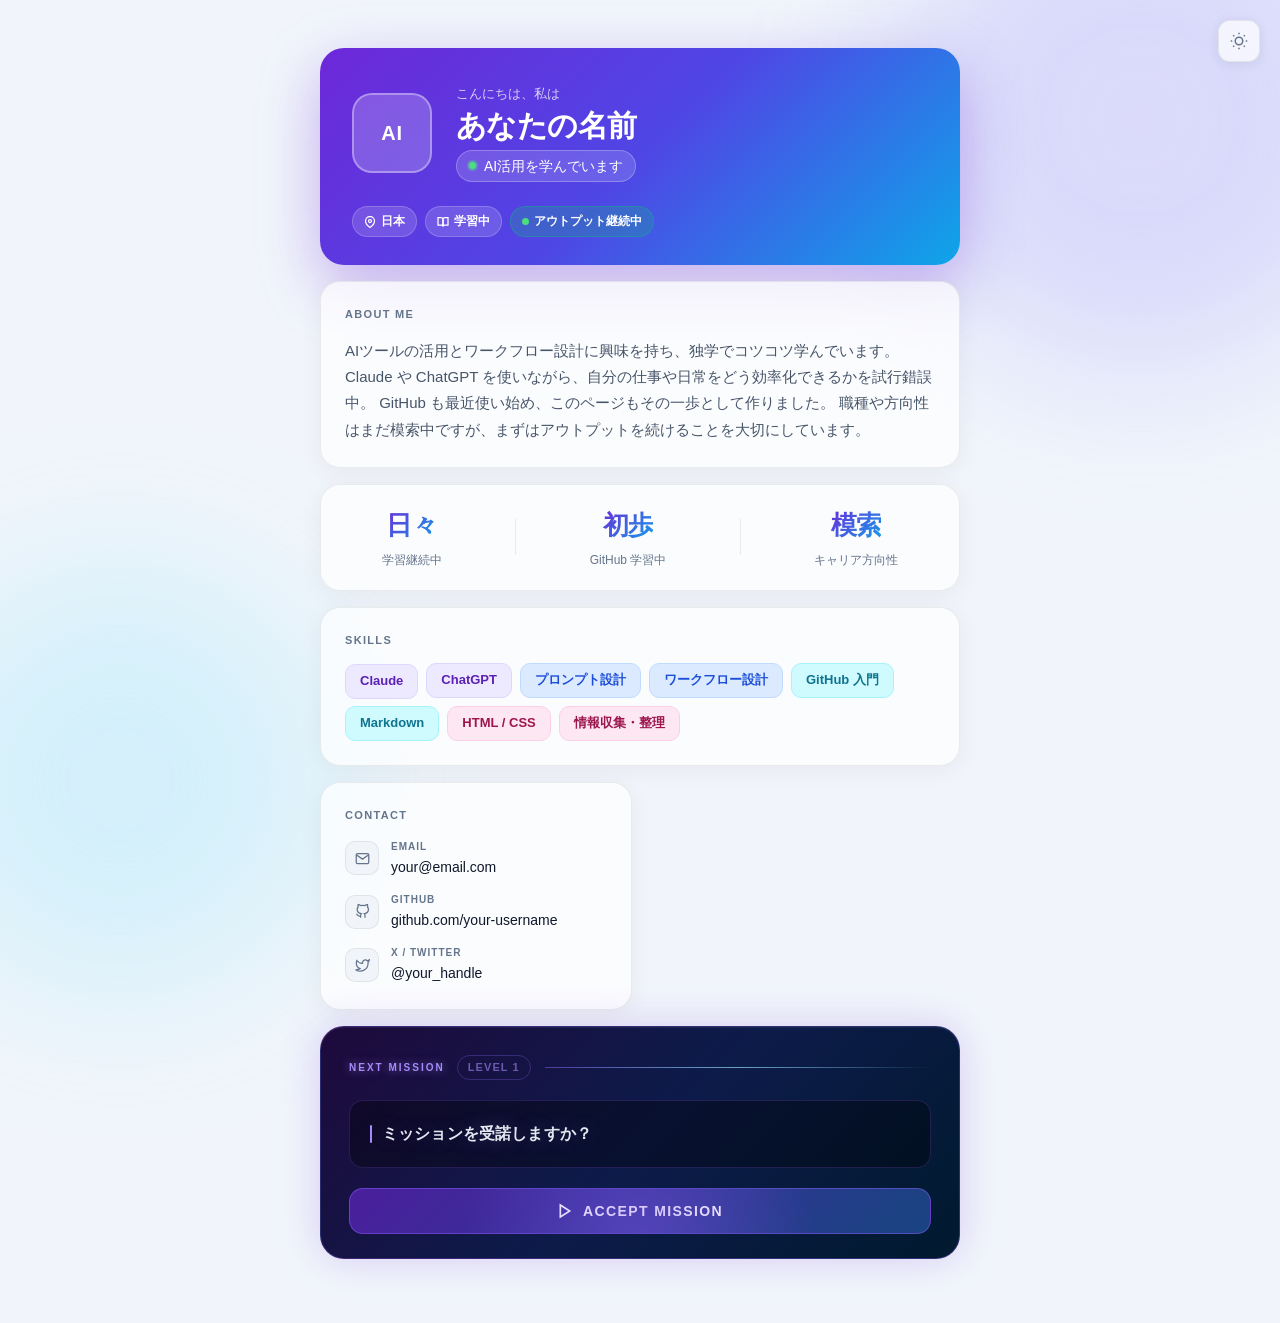
==== index.html @ 7450110d "Enhance NEXT MISSION with rare missions" ====
<!DOCTYPE html>
<html lang="ja">
<head>
  <meta charset="UTF-8">
  <meta name="viewport" content="width=device-width, initial-scale=1.0">
  <title>自己紹介 — AI学習中</title>
  <link rel="stylesheet" href="style.css">
</head>
<body>
  <div class="bg-blur bg-blur--1"></div>
  <div class="bg-blur bg-blur--2"></div>

  <button class="theme-toggle" id="themeToggle" aria-label="ダークモード切替">
    <svg class="icon-sun" width="18" height="18" viewBox="0 0 24 24" fill="none" stroke="currentColor" stroke-width="2"><circle cx="12" cy="12" r="5"/><line x1="12" y1="1" x2="12" y2="3"/><line x1="12" y1="21" x2="12" y2="23"/><line x1="4.22" y1="4.22" x2="5.64" y2="5.64"/><line x1="18.36" y1="18.36" x2="19.78" y2="19.78"/><line x1="1" y1="12" x2="3" y2="12"/><line x1="21" y1="12" x2="23" y2="12"/><line x1="4.22" y1="19.78" x2="5.64" y2="18.36"/><line x1="18.36" y1="5.64" x2="19.78" y2="4.22"/></svg>
    <svg class="icon-moon" width="18" height="18" viewBox="0 0 24 24" fill="none" stroke="currentColor" stroke-width="2"><path d="M21 12.79A9 9 0 1111.21 3 7 7 0 0021 12.79z"/></svg>
  </button>

  <main class="container">

    <!-- Hero -->
    <header class="hero reveal" style="--delay: 0ms">
      <div class="hero__inner">
        <div class="avatar">
          <span>AI</span>
        </div>
        <div class="hero__text">
          <p class="hero__greeting">こんにちは、私は</p>
          <h1 class="hero__name">あなたの名前</h1>
          <p class="hero__role">
            <span class="role-dot"></span>
            AI活用を学んでいます
          </p>
        </div>
      </div>
      <div class="hero__badges">
        <span class="badge">
          <svg width="12" height="12" viewBox="0 0 24 24" fill="none" stroke="currentColor" stroke-width="2.5"><path d="M21 10c0 7-9 13-9 13s-9-6-9-13a9 9 0 0118 0z"/><circle cx="12" cy="10" r="3"/></svg>
          日本
        </span>
        <span class="badge">
          <svg width="12" height="12" viewBox="0 0 24 24" fill="none" stroke="currentColor" stroke-width="2.5"><path d="M2 3h6a4 4 0 0 1 4 4v14a3 3 0 0 0-3-3H2z"/><path d="M22 3h-6a4 4 0 0 0-4 4v14a3 3 0 0 1 3-3h7z"/></svg>
          学習中
        </span>
        <span class="badge badge--green">
          <span class="pulse"></span>
          アウトプット継続中
        </span>
      </div>
    </header>

    <!-- Grid -->
    <div class="grid">

      <!-- About -->
      <section class="card card--about reveal" style="--delay: 100ms">
        <div class="card__label">About Me</div>
        <p>
          AIツールの活用とワークフロー設計に興味を持ち、独学でコツコツ学んでいます。
          Claude や ChatGPT を使いながら、自分の仕事や日常をどう効率化できるかを試行錯誤中。
          GitHub も最近使い始め、このページもその一歩として作りました。
          職種や方向性はまだ模索中ですが、まずはアウトプットを続けることを大切にしています。
        </p>
      </section>

      <!-- Stats -->
      <section class="card card--stats reveal" style="--delay: 200ms">
        <div class="stat">
          <span class="stat__num">日々</span>
          <span class="stat__label">学習継続中</span>
        </div>
        <div class="stat-divider"></div>
        <div class="stat">
          <span class="stat__num">初歩</span>
          <span class="stat__label">GitHub 学習中</span>
        </div>
        <div class="stat-divider"></div>
        <div class="stat">
          <span class="stat__num">模索</span>
          <span class="stat__label">キャリア方向性</span>
        </div>
      </section>

      <!-- Skills -->
      <section class="card card--skills reveal" style="--delay: 300ms">
        <div class="card__label">Skills</div>
        <div class="skills">
          <span class="skill skill--purple">Claude</span>
          <span class="skill skill--purple">ChatGPT</span>
          <span class="skill skill--blue">プロンプト設計</span>
          <span class="skill skill--blue">ワークフロー設計</span>
          <span class="skill skill--cyan">GitHub 入門</span>
          <span class="skill skill--cyan">Markdown</span>
          <span class="skill skill--pink">HTML / CSS</span>
          <span class="skill skill--pink">情報収集・整理</span>
        </div>
      </section>

      <!-- Contact -->
      <section class="card card--contact reveal" style="--delay: 400ms">
        <div class="card__label">Contact</div>
        <ul class="contact-list">
          <li class="contact-item">
            <span class="contact-icon">
              <svg width="15" height="15" viewBox="0 0 24 24" fill="none" stroke="currentColor" stroke-width="2"><path d="M4 4h16c1.1 0 2 .9 2 2v12c0 1.1-.9 2-2 2H4c-1.1 0-2-.9-2-2V6c0-1.1.9-2 2-2z"/><polyline points="22,6 12,13 2,6"/></svg>
            </span>
            <div>
              <span class="contact-label">Email</span>
              <span class="contact-value">your@email.com</span>
            </div>
          </li>
          <li class="contact-item">
            <span class="contact-icon">
              <svg width="15" height="15" viewBox="0 0 24 24" fill="none" stroke="currentColor" stroke-width="2"><path d="M9 19c-5 1.5-5-2.5-7-3m14 6v-3.87a3.37 3.37 0 00-.94-2.61c3.14-.35 6.44-1.54 6.44-7A5.44 5.44 0 0020 4.77 5.07 5.07 0 0019.91 1S18.73.65 16 2.48a13.38 13.38 0 00-7 0C6.27.65 5.09 1 5.09 1A5.07 5.07 0 005 4.77a5.44 5.44 0 00-1.5 3.78c0 5.42 3.3 6.61 6.44 7A3.37 3.37 0 009 18.13V22"/></svg>
            </span>
            <div>
              <span class="contact-label">GitHub</span>
              <span class="contact-value">github.com/your-username</span>
            </div>
          </li>
          <li class="contact-item">
            <span class="contact-icon">
              <svg width="15" height="15" viewBox="0 0 24 24" fill="none" stroke="currentColor" stroke-width="2"><path d="M23 3a10.9 10.9 0 01-3.14 1.53 4.48 4.48 0 00-7.86 3v1A10.66 10.66 0 013 4s-4 9 5 13a11.64 11.64 0 01-7 2c9 5 20 0 20-11.5a4.5 4.5 0 00-.08-.83A7.72 7.72 0 0023 3z"/></svg>
            </span>
            <div>
              <span class="contact-label">X / Twitter</span>
              <span class="contact-value">@your_handle</span>
            </div>
          </li>
        </ul>
      </section>

    </div>

    <!-- NEXT MISSION -->
    <section class="mission-section reveal" style="--delay: 500ms">
      <div class="mission-flash-overlay" id="missionFlashOverlay"></div>
      <div class="mission-header">
        <div class="mission-header__left">
          <span class="mission-label" id="missionLabel">NEXT MISSION</span>
          <span class="mission-level" id="missionLevel">LEVEL <span id="levelNum">1</span></span>
        </div>
        <div class="mission-scanline"></div>
      </div>
      <div class="mission-display" id="missionDisplay">
        <div class="mission-cursor"></div>
        <p class="mission-text" id="missionText">ミッションを受諾しますか？</p>
      </div>
      <button class="mission-btn" id="missionBtn">
        <span class="mission-btn__glow"></span>
        <svg width="16" height="16" viewBox="0 0 24 24" fill="none" stroke="currentColor" stroke-width="2.5"><polygon points="5 3 19 12 5 21 5 3"/></svg>
        <span>ACCEPT MISSION</span>
      </button>
      <div class="levelup-toast" id="levelupToast">▲ LEVEL UP!</div>
    </section>

  </main>
  <script>
    // ── Theme ──
    const btn = document.getElementById('themeToggle');
    const root = document.documentElement;

    if (localStorage.theme === 'dark' || (!localStorage.theme && window.matchMedia('(prefers-color-scheme: dark)').matches)) {
      root.setAttribute('data-theme', 'dark');
    }

    btn.addEventListener('click', () => {
      const isDark = root.getAttribute('data-theme') === 'dark';
      root.setAttribute('data-theme', isDark ? 'light' : 'dark');
      localStorage.theme = isDark ? 'light' : 'dark';
    });

    // ── Scroll-reveal (Intersection Observer) ──
    const observer = new IntersectionObserver((entries) => {
      entries.forEach(entry => {
        if (entry.isIntersecting) {
          entry.target.classList.add('is-visible');
          observer.unobserve(entry.target);
        }
      });
    }, { threshold: 0.15 });

    document.querySelectorAll('.reveal').forEach(el => observer.observe(el));

    // ── NEXT MISSION ──
    const missions = [
      // AI 学習
      'Claude に今日の学びを要約させてみる',
      'プロンプトを1つ改善して結果を比べてみる',
      'ChatGPT と Claude に同じ質問をして違いをメモする',
      'AIに「自分のワークフロー」を分析させてみる',
      '気になるAIツールを5分だけ触ってみる',
      // GitHub
      'GitHubで気になるリポジトリを1つスターする',
      'git add → commit → push を実際にやってみる',
      'Issuesを1件読んで内容を理解する',
      'ローカルで新しいブランチを切って何か試す',
      'gitignore に何が書かれているか確認する',
      // 小さなアウトプット
      'README.md に一行、今日の発見を書く',
      '学んだことを140字でXに投稿する',
      'Markdown で今日の学習ログを書く',
      '気になる技術記事を1本読んでメモする',
      '自分のコードにコメントを1行追加する',
    ];

    const rareMissions = [
      '今日学んだことをブログ記事にしてみる（下書きでOK）',
      'OSSリポジトリに初めてのIssueかコメントを残してみる',
      '自分の GitHub プロフィール README をアップデートする',
      'AIで小さなWebツールを1つ作りGitHubに上げてみる',
      '学んだことをSNSにスレッドで投稿してみる',
    ];

    const gradients = [
      'linear-gradient(135deg, #1e0a3c 0%, #0d1b4a 50%, #001a2e 100%)',
      'linear-gradient(135deg, #0a0a2e 0%, #1a0a3c 50%, #0d2b1a 100%)',
      'linear-gradient(135deg, #1a0a2e 0%, #0a2040 50%, #001530 100%)',
      'linear-gradient(135deg, #0d0d2e 0%, #1a1040 50%, #0a1a30 100%)',
      'linear-gradient(135deg, #0a1a3c 0%, #1a0a28 50%, #001a20 100%)',
    ];

    const rareGradients = [
      'linear-gradient(135deg, #1c0800 0%, #2d1500 50%, #1a0d00 100%)',
      'linear-gradient(135deg, #2a1200 0%, #1e0c00 50%, #120800 100%)',
    ];

    let level = 1;
    let lastMissionIdx = -1;
    let lastGradientIdx = -1;

    const missionText    = document.getElementById('missionText');
    const levelNum       = document.getElementById('levelNum');
    const missionBtn     = document.getElementById('missionBtn');
    const missionDisplay = document.getElementById('missionDisplay');
    const missionSection = document.querySelector('.mission-section');
    const missionLabel   = document.getElementById('missionLabel');
    const levelupToast   = document.getElementById('levelupToast');
    const flashOverlay   = document.getElementById('missionFlashOverlay');

    function pickRandom(arr, last) {
      let idx;
      do { idx = Math.floor(Math.random() * arr.length); } while (arr.length > 1 && idx === last);
      return idx;
    }

    missionBtn.addEventListener('click', () => {
      const isRare = Math.random() < 0.15;
      const pool   = isRare ? rareMissions : missions;

      const mIdx = pickRandom(pool, isRare ? -1 : lastMissionIdx);
      if (!isRare) lastMissionIdx = mIdx;

      const bgArr = isRare ? rareGradients : gradients;
      const gIdx  = pickRandom(bgArr, isRare ? -1 : lastGradientIdx);
      if (!isRare) lastGradientIdx = gIdx;

      // Rare / Normal 切り替え
      if (isRare) {
        missionSection.classList.add('mission-section--rare');
        missionLabel.textContent = '⭐ RARE MISSION';
        missionLabel.classList.add('mission-label--rare');
      } else {
        missionSection.classList.remove('mission-section--rare');
        missionLabel.textContent = 'NEXT MISSION';
        missionLabel.classList.remove('mission-label--rare');
      }

      // テキストアニメーション
      missionDisplay.classList.add('mission-display--flash');
      setTimeout(() => {
        missionText.textContent = pool[mIdx];
        missionDisplay.classList.remove('mission-display--flash');
        missionDisplay.classList.add('mission-display--in');
        setTimeout(() => missionDisplay.classList.remove('mission-display--in'), 400);
      }, 200);

      // 背景グラデーション
      missionSection.style.setProperty('--mission-bg', bgArr[gIdx]);

      // LEVEL UP — 数字アニメーション
      level++;
      levelNum.textContent = level;
      const levelEl = levelNum.parentElement;
      levelEl.classList.remove('mission-level--up');
      void levelEl.offsetWidth;
      levelEl.classList.add('mission-level--up');
      setTimeout(() => levelEl.classList.remove('mission-level--up'), 700);

      // LEVEL UP — トースト
      levelupToast.classList.remove('levelup-toast--show');
      void levelupToast.offsetWidth;
      levelupToast.classList.add('levelup-toast--show');
      setTimeout(() => levelupToast.classList.remove('levelup-toast--show'), 1000);

      // LEVEL UP — フラッシュオーバーレイ
      flashOverlay.classList.remove('mission-flash-overlay--show');
      void flashOverlay.offsetWidth;
      flashOverlay.classList.add('mission-flash-overlay--show');
      setTimeout(() => flashOverlay.classList.remove('mission-flash-overlay--show'), 600);
    });
  </script>
</body>
</html>
---- style.css ----
/* ── Keyframes ── */

@keyframes fadeUp {
  from { opacity: 0; transform: translateY(28px); }
  to   { opacity: 1; transform: translateY(0); }
}

@keyframes float {
  0%, 100% { transform: translateY(0); }
  50%       { transform: translateY(-8px); }
}

@keyframes blobDrift1 {
  0%, 100% { transform: translate(0, 0) scale(1); }
  33%       { transform: translate(40px, 20px) scale(1.05); }
  66%       { transform: translate(-20px, 30px) scale(0.97); }
}

@keyframes blobDrift2 {
  0%, 100% { transform: translate(0, 0) scale(1); }
  33%       { transform: translate(-30px, -20px) scale(1.04); }
  66%       { transform: translate(20px, -30px) scale(0.96); }
}

@keyframes skillPop {
  0%   { transform: scale(1); }
  40%  { transform: scale(1.12); }
  100% { transform: scale(1.06); }
}

@keyframes iconSpin {
  from { transform: rotate(0deg); }
  to   { transform: rotate(360deg); }
}

/* ── Reset & Base ── */

*, *::before, *::after {
  margin: 0;
  padding: 0;
  box-sizing: border-box;
}

:root {
  --purple: #8b5cf6;
  --blue:   #3b82f6;
  --cyan:   #06b6d4;
  --pink:   #ec4899;
  --green:  #10b981;
  --text:        #0f172a;
  --muted:       #64748b;
  --border:      rgba(0, 0, 0, 0.07);
  --card-bg:     rgba(255, 255, 255, 0.7);
  --body-bg:     #f1f5fb;
  --card-p-text: #475569;
  --icon-bg:     #f1f5f9;
}

[data-theme="dark"] {
  --text:        #e2e8f0;
  --muted:       #94a3b8;
  --border:      rgba(255, 255, 255, 0.08);
  --card-bg:     rgba(30, 27, 50, 0.75);
  --body-bg:     #0d0b1a;
  --card-p-text: #94a3b8;
  --icon-bg:     rgba(255, 255, 255, 0.07);
}

body {
  font-family: 'Helvetica Neue', Arial, 'Hiragino Kaku Gothic ProN', Meiryo, sans-serif;
  background: var(--body-bg);
  color: var(--text);
  line-height: 1.6;
  min-height: 100vh;
  overflow-x: hidden;
  transition: background 0.3s ease, color 0.3s ease;
}

/* ── Background blobs ── */

.bg-blur {
  position: fixed;
  border-radius: 50%;
  filter: blur(80px);
  opacity: 0.35;
  pointer-events: none;
  z-index: 0;
}

.bg-blur--1 {
  width: 480px;
  height: 480px;
  background: radial-gradient(circle, #c4b5fd, #818cf8);
  top: -120px;
  right: -100px;
  animation: blobDrift1 18s ease-in-out infinite;
}

.bg-blur--2 {
  width: 400px;
  height: 400px;
  background: radial-gradient(circle, #bae6fd, #67e8f9);
  bottom: -80px;
  left: -80px;
  animation: blobDrift2 22s ease-in-out infinite;
}

[data-theme="dark"] .bg-blur--1 {
  background: radial-gradient(circle, #4c1d95, #312e81);
  opacity: 0.5;
}

[data-theme="dark"] .bg-blur--2 {
  background: radial-gradient(circle, #164e63, #0c4a6e);
  opacity: 0.5;
}

/* ── Scroll reveal ── */

.reveal {
  opacity: 0;
  transform: translateY(28px);
  transition: opacity 0.55s cubic-bezier(0.22, 1, 0.36, 1),
              transform 0.55s cubic-bezier(0.22, 1, 0.36, 1);
  transition-delay: var(--delay, 0ms);
}

.reveal.is-visible {
  opacity: 1;
  transform: translateY(0);
}

/* ── Theme toggle ── */

.theme-toggle {
  position: fixed;
  top: 20px;
  right: 20px;
  z-index: 100;
  width: 42px;
  height: 42px;
  border-radius: 12px;
  border: 1px solid var(--border);
  background: var(--card-bg);
  backdrop-filter: blur(12px);
  cursor: pointer;
  display: flex;
  align-items: center;
  justify-content: center;
  color: var(--muted);
  transition: background 0.3s ease, color 0.2s ease, transform 0.15s ease;
  box-shadow: 0 2px 12px rgba(0, 0, 0, 0.08);
}

.theme-toggle:hover {
  transform: scale(1.08);
  color: var(--text);
}

.theme-toggle:hover svg {
  animation: iconSpin 0.5s ease;
}

/* 表示切替 */
.icon-moon { display: none; }

[data-theme="dark"] .icon-sun  { display: none; }
[data-theme="dark"] .icon-moon { display: block; }

/* ── Layout ── */

.container {
  position: relative;
  z-index: 1;
  max-width: 680px;
  margin: 0 auto;
  padding: 48px 20px 64px;
  display: flex;
  flex-direction: column;
  gap: 16px;
}

/* ── Hero ── */

.hero {
  background: linear-gradient(135deg, #6d28d9 0%, #4f46e5 50%, #0ea5e9 100%);
  border-radius: 24px;
  padding: 36px 32px 28px;
  color: #fff;
  box-shadow: 0 20px 60px rgba(109, 40, 217, 0.35);
}

.hero__inner {
  display: flex;
  align-items: center;
  gap: 24px;
  margin-bottom: 24px;
}

.avatar {
  width: 80px;
  height: 80px;
  flex-shrink: 0;
  border-radius: 20px;
  background: rgba(255, 255, 255, 0.2);
  border: 2px solid rgba(255, 255, 255, 0.35);
  display: flex;
  align-items: center;
  justify-content: center;
  font-size: 20px;
  font-weight: 800;
  letter-spacing: 0.04em;
  backdrop-filter: blur(8px);
  animation: float 4s ease-in-out infinite;
}

.hero__greeting {
  font-size: 13px;
  opacity: 0.75;
  margin-bottom: 4px;
}

.hero__name {
  font-size: 30px;
  font-weight: 800;
  line-height: 1.1;
  letter-spacing: -0.02em;
  margin-bottom: 8px;
}

.hero__role {
  display: inline-flex;
  align-items: center;
  gap: 8px;
  font-size: 14px;
  background: rgba(255, 255, 255, 0.15);
  border: 1px solid rgba(255, 255, 255, 0.25);
  padding: 4px 12px;
  border-radius: 999px;
  backdrop-filter: blur(4px);
}

.role-dot {
  width: 7px;
  height: 7px;
  border-radius: 50%;
  background: #4ade80;
  box-shadow: 0 0 0 2px rgba(74, 222, 128, 0.4);
}

.hero__badges {
  display: flex;
  flex-wrap: wrap;
  gap: 8px;
}

.badge {
  display: inline-flex;
  align-items: center;
  gap: 5px;
  font-size: 12px;
  font-weight: 600;
  background: rgba(255, 255, 255, 0.15);
  border: 1px solid rgba(255, 255, 255, 0.2);
  padding: 5px 11px;
  border-radius: 999px;
  backdrop-filter: blur(4px);
}

.badge--green {
  background: rgba(16, 185, 129, 0.25);
  border-color: rgba(16, 185, 129, 0.4);
}

.pulse {
  width: 7px;
  height: 7px;
  border-radius: 50%;
  background: #4ade80;
  animation: pulse 2s infinite;
}

@keyframes pulse {
  0%, 100% { box-shadow: 0 0 0 0 rgba(74, 222, 128, 0.5); }
  50%       { box-shadow: 0 0 0 5px rgba(74, 222, 128, 0); }
}

/* ── Grid ── */

.grid {
  display: grid;
  grid-template-columns: 1fr 1fr;
  gap: 16px;
}

/* ── Cards ── */

.card {
  background: var(--card-bg);
  border: 1px solid var(--border);
  border-radius: 20px;
  padding: 24px;
  backdrop-filter: blur(12px);
  box-shadow: 0 4px 24px rgba(0, 0, 0, 0.05);
  transition: transform 0.2s ease, box-shadow 0.2s ease;
}

.card:hover {
  transform: translateY(-2px);
  box-shadow: 0 8px 32px rgba(0, 0, 0, 0.1);
}

.card--about {
  grid-column: 1 / -1;
}

.card--stats {
  grid-column: 1 / -1;
  display: flex;
  align-items: center;
  justify-content: space-around;
  padding: 20px 24px;
}

.card--skills {
  grid-column: 1 / -1;
}

.card__label {
  font-size: 11px;
  font-weight: 700;
  text-transform: uppercase;
  letter-spacing: 0.12em;
  color: var(--muted);
  margin-bottom: 14px;
}

.card p {
  font-size: 15px;
  color: var(--card-p-text);
  line-height: 1.75;
}

/* ── Stats ── */

.stat {
  display: flex;
  flex-direction: column;
  align-items: center;
  gap: 4px;
}

.stat__num {
  font-size: 26px;
  font-weight: 800;
  letter-spacing: -0.03em;
  background: linear-gradient(135deg, #6d28d9, #0ea5e9);
  -webkit-background-clip: text;
  -webkit-text-fill-color: transparent;
  background-clip: text;
}

.stat__label {
  font-size: 12px;
  color: var(--muted);
  font-weight: 500;
}

.stat-divider {
  width: 1px;
  height: 36px;
  background: var(--border);
}

/* ── Skills ── */

.skills {
  display: flex;
  flex-wrap: wrap;
  gap: 8px;
}

.skill {
  font-size: 13px;
  font-weight: 600;
  padding: 6px 14px;
  border-radius: 10px;
  border: 1px solid transparent;
  cursor: default;
  transition: transform 0.2s ease, box-shadow 0.2s ease;
}

.skill:hover {
  animation: skillPop 0.25s ease forwards;
  box-shadow: 0 4px 12px rgba(0, 0, 0, 0.12);
}

.skill--purple {
  background: #ede9fe;
  color: #5b21b6;
  border-color: #ddd6fe;
}
.skill--blue {
  background: #dbeafe;
  color: #1d4ed8;
  border-color: #bfdbfe;
}
.skill--cyan {
  background: #cffafe;
  color: #0e7490;
  border-color: #a5f3fc;
}
.skill--pink {
  background: #fce7f3;
  color: #9d174d;
  border-color: #fbcfe8;
}

[data-theme="dark"] .skill--purple {
  background: rgba(139, 92, 246, 0.15);
  color: #c4b5fd;
  border-color: rgba(139, 92, 246, 0.3);
}
[data-theme="dark"] .skill--blue {
  background: rgba(59, 130, 246, 0.15);
  color: #93c5fd;
  border-color: rgba(59, 130, 246, 0.3);
}
[data-theme="dark"] .skill--cyan {
  background: rgba(6, 182, 212, 0.15);
  color: #67e8f9;
  border-color: rgba(6, 182, 212, 0.3);
}
[data-theme="dark"] .skill--pink {
  background: rgba(236, 72, 153, 0.15);
  color: #f9a8d4;
  border-color: rgba(236, 72, 153, 0.3);
}

/* ── Contact ── */

.contact-list {
  list-style: none;
  display: flex;
  flex-direction: column;
  gap: 14px;
}

.contact-item {
  display: flex;
  align-items: center;
  gap: 12px;
  transition: transform 0.2s ease;
}

.contact-item:hover {
  transform: translateX(4px);
}

.contact-item:hover .contact-icon {
  background: linear-gradient(135deg, rgba(109, 40, 217, 0.12), rgba(14, 165, 233, 0.12));
  border-color: rgba(109, 40, 217, 0.2);
  color: var(--purple);
  transition: background 0.2s ease, border-color 0.2s ease, color 0.2s ease;
}

.contact-icon {
  width: 34px;
  height: 34px;
  border-radius: 10px;
  background: var(--icon-bg);
  border: 1px solid var(--border);
  display: flex;
  align-items: center;
  justify-content: center;
  color: var(--muted);
  flex-shrink: 0;
}

.contact-item > div {
  display: flex;
  flex-direction: column;
  gap: 1px;
}

.contact-label {
  font-size: 10px;
  font-weight: 700;
  text-transform: uppercase;
  letter-spacing: 0.1em;
  color: var(--muted);
}

.contact-value {
  font-size: 14px;
  font-weight: 500;
  color: var(--text);
}

/* ── Responsive ── */

@media (max-width: 520px) {
  .container {
    padding: 24px 14px 48px;
  }

  .hero {
    padding: 28px 22px 22px;
  }

  .hero__inner {
    flex-direction: column;
    align-items: flex-start;
    gap: 16px;
  }

  .hero__name {
    font-size: 24px;
  }

  .grid {
    grid-template-columns: 1fr;
  }

  .card--stats {
    flex-wrap: wrap;
    gap: 16px;
  }

  .stat-divider {
    display: none;
  }
}

/* ── NEXT MISSION ── */

@keyframes missionFlash {
  0%   { opacity: 1; }
  50%  { opacity: 0; }
  100% { opacity: 1; }
}

@keyframes missionIn {
  from { opacity: 0; transform: translateX(-6px); }
  to   { opacity: 1; transform: translateX(0); }
}

@keyframes levelUp {
  0%   { transform: scale(1); }
  25%  { transform: scale(1.9); color: #fbbf24; text-shadow: 0 0 16px rgba(251,191,36,0.9); }
  55%  { transform: scale(1.35); color: #a78bfa; text-shadow: 0 0 10px rgba(167,139,250,0.6); }
  100% { transform: scale(1); text-shadow: none; }
}

@keyframes levelUpToast {
  0%   { opacity: 0; transform: translateX(-50%) translateY(0) scale(0.7); }
  20%  { opacity: 1; transform: translateX(-50%) translateY(-20px) scale(1.1); }
  65%  { opacity: 1; transform: translateX(-50%) translateY(-30px) scale(1); }
  100% { opacity: 0; transform: translateX(-50%) translateY(-50px) scale(0.9); }
}

@keyframes overlayFlash {
  0%   { opacity: 0; }
  25%  { opacity: 1; }
  100% { opacity: 0; }
}

@keyframes rareGlow {
  0%, 100% { box-shadow: 0 0 40px rgba(251,191,36,0.25), inset 0 1px 0 rgba(255,255,255,0.05); }
  50%       { box-shadow: 0 0 80px rgba(251,191,36,0.55), inset 0 1px 0 rgba(255,255,255,0.08); }
}

@keyframes rareShimmer {
  0%   { transform: translateX(-120%) skewX(-18deg); }
  100% { transform: translateX(350%) skewX(-18deg); }
}

@keyframes rareLabelPulse {
  0%, 100% { text-shadow: 0 0 10px rgba(251,191,36,0.7); }
  50%       { text-shadow: 0 0 22px rgba(251,191,36,1), 0 0 44px rgba(251,191,36,0.4); }
}

@keyframes scanline {
  0%   { transform: translateX(-100%); }
  100% { transform: translateX(100%); }
}

@keyframes cursorBlink {
  0%, 100% { opacity: 1; }
  50%       { opacity: 0; }
}

@keyframes btnPulse {
  0%, 100% { box-shadow: 0 0 0 0 rgba(139, 92, 246, 0.5), 0 8px 30px rgba(109, 40, 217, 0.45); }
  50%       { box-shadow: 0 0 0 8px rgba(139, 92, 246, 0), 0 8px 30px rgba(109, 40, 217, 0.45); }
}

.mission-section {
  --mission-bg: linear-gradient(135deg, #1e0a3c 0%, #0d1b4a 50%, #001a2e 100%);
  background: var(--mission-bg);
  border: 1px solid rgba(139, 92, 246, 0.3);
  border-radius: 24px;
  padding: 28px 28px 24px;
  box-shadow: 0 0 40px rgba(109, 40, 217, 0.2), inset 0 1px 0 rgba(255, 255, 255, 0.05);
  transition: background 0.6s ease, box-shadow 0.3s ease;
  overflow: hidden;
  position: relative;
}

.mission-section:hover {
  box-shadow: 0 0 60px rgba(109, 40, 217, 0.3), inset 0 1px 0 rgba(255, 255, 255, 0.05);
}

.mission-header {
  display: flex;
  align-items: center;
  justify-content: space-between;
  margin-bottom: 20px;
  position: relative;
}

.mission-header__left {
  display: flex;
  align-items: center;
  gap: 12px;
}

.mission-label {
  font-size: 10px;
  font-weight: 800;
  letter-spacing: 0.2em;
  text-transform: uppercase;
  color: #a78bfa;
  text-shadow: 0 0 10px rgba(167, 139, 250, 0.6);
}

.mission-level {
  font-size: 11px;
  font-weight: 700;
  letter-spacing: 0.1em;
  color: rgba(167, 139, 250, 0.6);
  border: 1px solid rgba(139, 92, 246, 0.3);
  padding: 3px 10px;
  border-radius: 999px;
  transition: color 0.2s;
}

.mission-level--up {
  animation: levelUp 0.7s cubic-bezier(0.22, 1, 0.36, 1);
}

/* ── Level-up toast ── */

.levelup-toast {
  position: absolute;
  bottom: 72px;
  left: 50%;
  transform: translateX(-50%) translateY(0);
  font-size: 11px;
  font-weight: 800;
  letter-spacing: 0.18em;
  color: #fbbf24;
  text-shadow: 0 0 12px rgba(251, 191, 36, 0.9);
  white-space: nowrap;
  pointer-events: none;
  opacity: 0;
  z-index: 20;
}

.levelup-toast--show {
  animation: levelUpToast 1s cubic-bezier(0.22, 1, 0.36, 1) forwards;
}

/* ── Flash overlay ── */

.mission-flash-overlay {
  position: absolute;
  inset: 0;
  border-radius: 24px;
  background: rgba(167, 139, 250, 0.18);
  pointer-events: none;
  opacity: 0;
  z-index: 2;
}

.mission-flash-overlay--show {
  animation: overlayFlash 0.6s ease forwards;
}

/* ── RARE MISSION ── */

.mission-section--rare {
  border-color: rgba(251, 191, 36, 0.55) !important;
  animation: rareGlow 2s ease-in-out infinite;
}

.mission-section--rare .mission-display {
  border-color: rgba(251, 191, 36, 0.35);
  overflow: hidden;
}

.mission-section--rare .mission-display::after {
  content: '';
  position: absolute;
  top: 0;
  left: 0;
  width: 28%;
  height: 100%;
  background: linear-gradient(90deg, transparent, rgba(251, 191, 36, 0.18), transparent);
  animation: rareShimmer 2.4s ease-in-out infinite;
  pointer-events: none;
  border-radius: 14px;
}

.mission-label--rare {
  color: #fbbf24 !important;
  text-shadow: 0 0 10px rgba(251, 191, 36, 0.8) !important;
  animation: rareLabelPulse 2s ease-in-out infinite;
}

.mission-section--rare .mission-cursor {
  background: #fbbf24;
}

.mission-section--rare .mission-text {
  color: #fef3c7;
  text-shadow: 0 0 20px rgba(251, 191, 36, 0.35);
}

.mission-section--rare .mission-btn {
  border-color: rgba(251, 191, 36, 0.5);
  background: linear-gradient(135deg, rgba(180, 83, 9, 0.65), rgba(217, 119, 6, 0.45));
  animation: none;
  box-shadow: 0 0 0 0 rgba(251, 191, 36, 0.5), 0 8px 30px rgba(180, 83, 9, 0.45);
}

.mission-section--rare .mission-btn:hover {
  box-shadow: 0 0 20px rgba(251, 191, 36, 0.4), 0 8px 30px rgba(180, 83, 9, 0.45);
}

.mission-scanline {
  height: 1px;
  flex: 1;
  margin-left: 14px;
  background: linear-gradient(90deg, rgba(139, 92, 246, 0.5), rgba(14, 165, 233, 0.5), transparent);
  position: relative;
  overflow: hidden;
}

.mission-scanline::after {
  content: '';
  position: absolute;
  inset: 0;
  background: linear-gradient(90deg, transparent, rgba(255, 255, 255, 0.4), transparent);
  animation: scanline 3s linear infinite;
}

.mission-display {
  background: rgba(0, 0, 0, 0.35);
  border: 1px solid rgba(139, 92, 246, 0.2);
  border-radius: 14px;
  padding: 18px 20px;
  margin-bottom: 20px;
  min-height: 68px;
  display: flex;
  align-items: center;
  gap: 10px;
  position: relative;
  transition: border-color 0.3s ease;
}

.mission-display:hover {
  border-color: rgba(139, 92, 246, 0.4);
}

.mission-cursor {
  width: 2px;
  height: 18px;
  background: #a78bfa;
  border-radius: 1px;
  flex-shrink: 0;
  animation: cursorBlink 1.2s ease-in-out infinite;
}

.mission-text {
  font-size: 16px;
  font-weight: 600;
  color: #e2e8f0;
  line-height: 1.5;
  letter-spacing: 0.01em;
  text-shadow: 0 0 20px rgba(167, 139, 250, 0.3);
}

.mission-display--flash .mission-text {
  animation: missionFlash 0.2s ease;
}

.mission-display--in .mission-text {
  animation: missionIn 0.35s ease;
}

.mission-btn {
  width: 100%;
  padding: 14px 24px;
  border-radius: 14px;
  border: 1px solid rgba(139, 92, 246, 0.5);
  background: linear-gradient(135deg, rgba(109, 40, 217, 0.6), rgba(59, 130, 246, 0.4));
  color: #fff;
  font-size: 14px;
  font-weight: 700;
  letter-spacing: 0.1em;
  text-transform: uppercase;
  cursor: pointer;
  display: flex;
  align-items: center;
  justify-content: center;
  gap: 10px;
  position: relative;
  overflow: hidden;
  transition: transform 0.15s ease, filter 0.15s ease;
  animation: btnPulse 2.5s ease-in-out infinite;
}

.mission-btn:hover {
  transform: translateY(-2px) scale(1.01);
  filter: brightness(1.15);
}

.mission-btn:active {
  transform: translateY(0) scale(0.98);
}

.mission-btn__glow {
  position: absolute;
  inset: 0;
  background: radial-gradient(circle at 50% 120%, rgba(139, 92, 246, 0.4), transparent 60%);
  pointer-events: none;
}

@media (max-width: 520px) {
  .mission-section {
    padding: 22px 18px 20px;
  }

  .mission-text {
    font-size: 14px;
  }

  .mission-btn {
    font-size: 13px;
    padding: 13px 18px;
  }
}
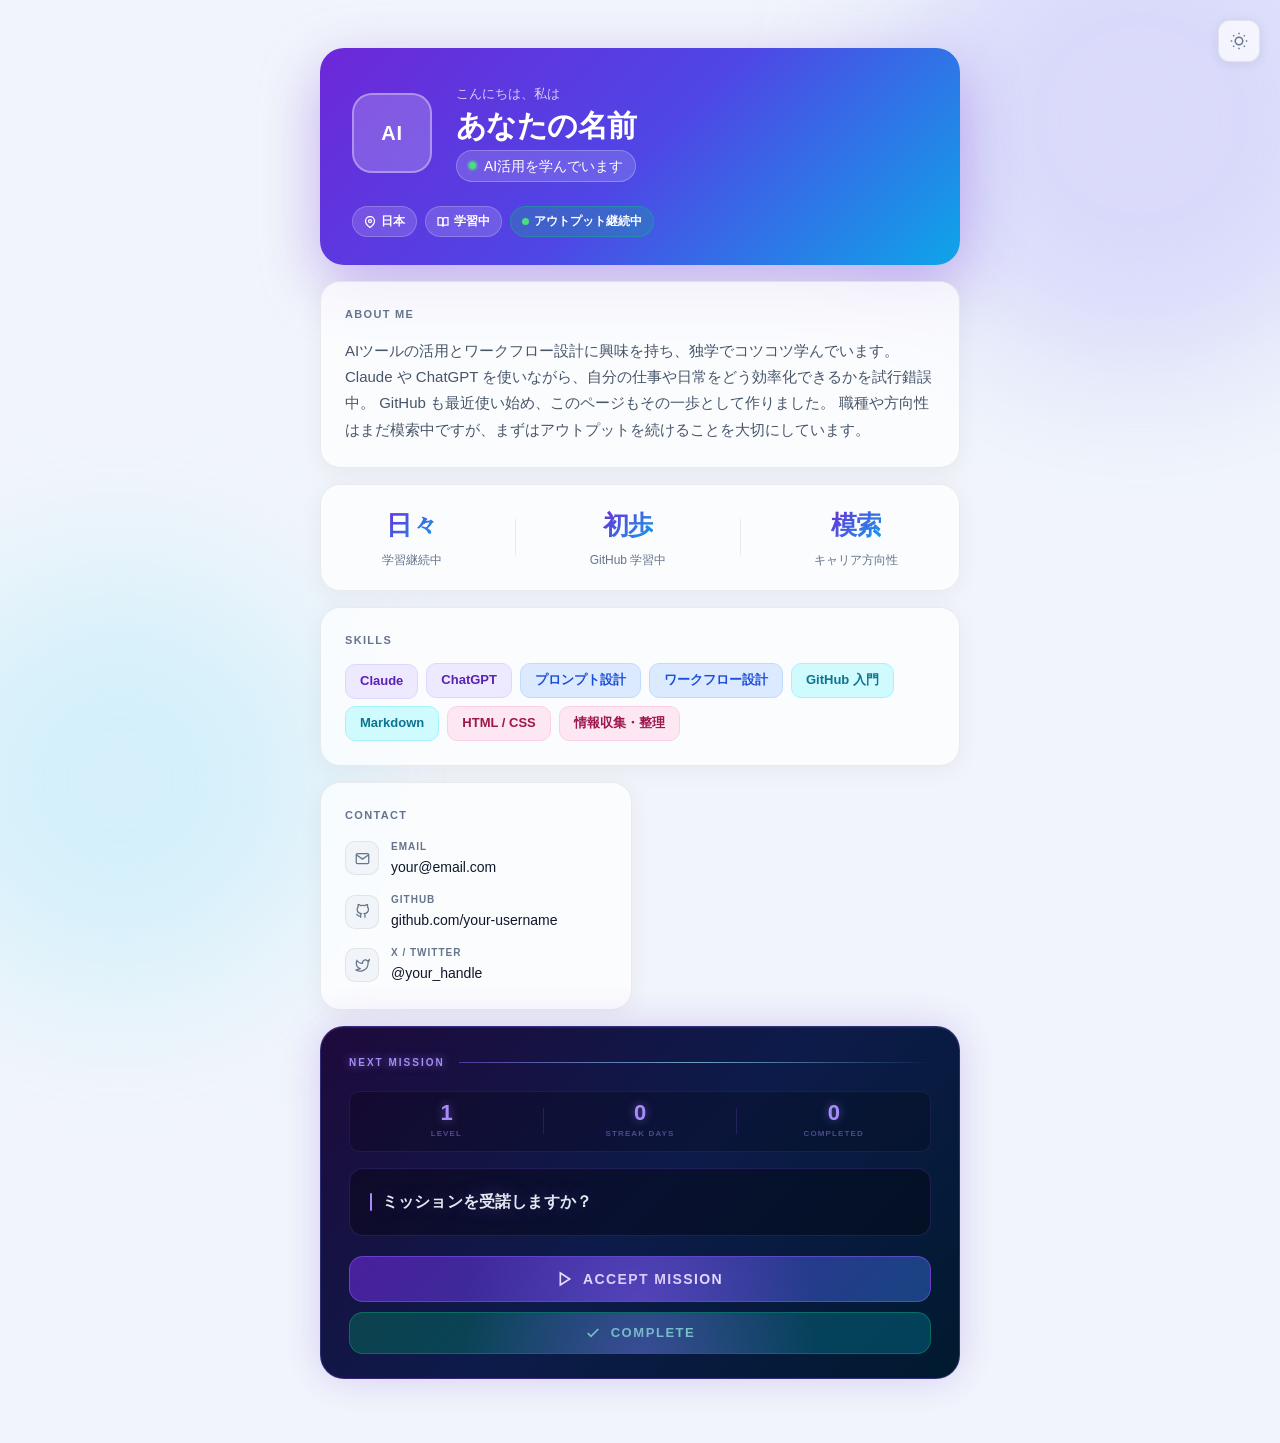
==== commit 8a817125: "Add mission completion and streak system Co-Authored-By: Claude Sonnet 4.6 <noreply@anthropic.com>" ====
--- a/index.html
+++ b/index.html
@@ -134,12 +134,28 @@
     <!-- NEXT MISSION -->
     <section class="mission-section reveal" style="--delay: 500ms">
       <div class="mission-flash-overlay" id="missionFlashOverlay"></div>
+      <div class="mission-flash-overlay mission-complete-flash-overlay" id="completeFlashOverlay"></div>
       <div class="mission-header">
         <div class="mission-header__left">
           <span class="mission-label" id="missionLabel">NEXT MISSION</span>
-          <span class="mission-level" id="missionLevel">LEVEL <span id="levelNum">1</span></span>
         </div>
         <div class="mission-scanline"></div>
+      </div>
+      <div class="mission-stats">
+        <div class="mission-stat">
+          <span class="mission-stat__val" id="statLevel">1</span>
+          <span class="mission-stat__label">LEVEL</span>
+        </div>
+        <div class="mission-stat-divider"></div>
+        <div class="mission-stat">
+          <span class="mission-stat__val" id="statStreak">0</span>
+          <span class="mission-stat__label" id="statStreakLabel">STREAK DAYS</span>
+        </div>
+        <div class="mission-stat-divider"></div>
+        <div class="mission-stat">
+          <span class="mission-stat__val" id="statCompleted">0</span>
+          <span class="mission-stat__label">COMPLETED</span>
+        </div>
       </div>
       <div class="mission-display" id="missionDisplay">
         <div class="mission-cursor"></div>
@@ -150,7 +166,13 @@
         <svg width="16" height="16" viewBox="0 0 24 24" fill="none" stroke="currentColor" stroke-width="2.5"><polygon points="5 3 19 12 5 21 5 3"/></svg>
         <span>ACCEPT MISSION</span>
       </button>
+      <button class="mission-complete-btn" id="completeBtn">
+        <span class="mission-btn__glow mission-complete-btn__glow"></span>
+        <svg width="16" height="16" viewBox="0 0 24 24" fill="none" stroke="currentColor" stroke-width="2.5"><polyline points="20 6 9 17 4 12"/></svg>
+        <span>COMPLETE</span>
+      </button>
       <div class="levelup-toast" id="levelupToast">▲ LEVEL UP!</div>
+      <div class="complete-toast" id="completeToast">✓ MISSION COMPLETE</div>
     </section>
 
   </main>
@@ -183,19 +205,16 @@
 
     // ── NEXT MISSION ──
     const missions = [
-      // AI 学習
       'Claude に今日の学びを要約させてみる',
       'プロンプトを1つ改善して結果を比べてみる',
       'ChatGPT と Claude に同じ質問をして違いをメモする',
       'AIに「自分のワークフロー」を分析させてみる',
       '気になるAIツールを5分だけ触ってみる',
-      // GitHub
       'GitHubで気になるリポジトリを1つスターする',
       'git add → commit → push を実際にやってみる',
       'Issuesを1件読んで内容を理解する',
       'ローカルで新しいブランチを切って何か試す',
       'gitignore に何が書かれているか確認する',
-      // 小さなアウトプット
       'README.md に一行、今日の発見を書く',
       '学んだことを140字でXに投稿する',
       'Markdown で今日の学習ログを書く',
@@ -224,18 +243,52 @@
       'linear-gradient(135deg, #2a1200 0%, #1e0c00 50%, #120800 100%)',
     ];
 
-    let level = 1;
-    let lastMissionIdx = -1;
+    // ── Stats (localStorage) ──
+    let level     = parseInt(localStorage.getItem('mission_level')     || '1');
+    let streak    = parseInt(localStorage.getItem('mission_streak')    || '0');
+    let completed = parseInt(localStorage.getItem('mission_completed') || '0');
+    let lastCompletedDate = localStorage.getItem('mission_lastDate')   || '';
+
+    let lastMissionIdx  = -1;
     let lastGradientIdx = -1;
 
     const missionText    = document.getElementById('missionText');
-    const levelNum       = document.getElementById('levelNum');
     const missionBtn     = document.getElementById('missionBtn');
     const missionDisplay = document.getElementById('missionDisplay');
     const missionSection = document.querySelector('.mission-section');
     const missionLabel   = document.getElementById('missionLabel');
     const levelupToast   = document.getElementById('levelupToast');
     const flashOverlay   = document.getElementById('missionFlashOverlay');
+    const completeBtn          = document.getElementById('completeBtn');
+    const completeToastEl      = document.getElementById('completeToast');
+    const completeFlashOverlay = document.getElementById('completeFlashOverlay');
+    const statLevelEl       = document.getElementById('statLevel');
+    const statStreakEl      = document.getElementById('statStreak');
+    const statStreakLabelEl = document.getElementById('statStreakLabel');
+    const statCompletedEl   = document.getElementById('statCompleted');
+
+    function saveStats() {
+      localStorage.setItem('mission_level',     level);
+      localStorage.setItem('mission_streak',    streak);
+      localStorage.setItem('mission_completed', completed);
+      localStorage.setItem('mission_lastDate',  lastCompletedDate);
+    }
+
+    function getToday() {
+      const d = new Date();
+      return d.getFullYear() + '-'
+        + String(d.getMonth() + 1).padStart(2, '0') + '-'
+        + String(d.getDate()).padStart(2, '0');
+    }
+
+    function updateStatsDisplay() {
+      statLevelEl.textContent     = level;
+      statStreakEl.textContent    = streak;
+      statStreakLabelEl.textContent = streak === 1 ? 'STREAK DAY' : 'STREAK DAYS';
+      statCompletedEl.textContent = completed;
+    }
+
+    updateStatsDisplay();
 
     function pickRandom(arr, last) {
       let idx;
@@ -243,6 +296,7 @@
       return idx;
     }
 
+    // ── ACCEPT MISSION ──
     missionBtn.addEventListener('click', () => {
       const isRare = Math.random() < 0.15;
       const pool   = isRare ? rareMissions : missions;
@@ -254,7 +308,6 @@
       const gIdx  = pickRandom(bgArr, isRare ? -1 : lastGradientIdx);
       if (!isRare) lastGradientIdx = gIdx;
 
-      // Rare / Normal 切り替え
       if (isRare) {
         missionSection.classList.add('mission-section--rare');
         missionLabel.textContent = '⭐ RARE MISSION';
@@ -265,7 +318,6 @@
         missionLabel.classList.remove('mission-label--rare');
       }
 
-      // テキストアニメーション
       missionDisplay.classList.add('mission-display--flash');
       setTimeout(() => {
         missionText.textContent = pool[mIdx];
@@ -274,30 +326,74 @@
         setTimeout(() => missionDisplay.classList.remove('mission-display--in'), 400);
       }, 200);
 
-      // 背景グラデーション
       missionSection.style.setProperty('--mission-bg', bgArr[gIdx]);
 
-      // LEVEL UP — 数字アニメーション
+      // LEVEL UP
       level++;
-      levelNum.textContent = level;
-      const levelEl = levelNum.parentElement;
-      levelEl.classList.remove('mission-level--up');
-      void levelEl.offsetWidth;
-      levelEl.classList.add('mission-level--up');
-      setTimeout(() => levelEl.classList.remove('mission-level--up'), 700);
-
-      // LEVEL UP — トースト
+      saveStats();
+      updateStatsDisplay();
+
+      statLevelEl.classList.remove('mission-stat__val--up');
+      void statLevelEl.offsetWidth;
+      statLevelEl.classList.add('mission-stat__val--up');
+      setTimeout(() => statLevelEl.classList.remove('mission-stat__val--up'), 700);
+
       levelupToast.classList.remove('levelup-toast--show');
       void levelupToast.offsetWidth;
       levelupToast.classList.add('levelup-toast--show');
       setTimeout(() => levelupToast.classList.remove('levelup-toast--show'), 1000);
 
-      // LEVEL UP — フラッシュオーバーレイ
       flashOverlay.classList.remove('mission-flash-overlay--show');
       void flashOverlay.offsetWidth;
       flashOverlay.classList.add('mission-flash-overlay--show');
       setTimeout(() => flashOverlay.classList.remove('mission-flash-overlay--show'), 600);
     });
+
+    // ── COMPLETE ──
+    completeBtn.addEventListener('click', () => {
+      completed++;
+      const today = getToday();
+      let streakUp = false;
+      if (lastCompletedDate !== today) {
+        streak++;
+        lastCompletedDate = today;
+        streakUp = true;
+      }
+      saveStats();
+      updateStatsDisplay();
+
+      // COMPLETED 数値アニメーション
+      statCompletedEl.classList.remove('mission-stat__val--complete-up');
+      void statCompletedEl.offsetWidth;
+      statCompletedEl.classList.add('mission-stat__val--complete-up');
+      setTimeout(() => statCompletedEl.classList.remove('mission-stat__val--complete-up'), 500);
+
+      // STREAK アニメーション (増えた時のみ)
+      if (streakUp) {
+        statStreakEl.classList.remove('mission-stat__val--streak-up');
+        void statStreakEl.offsetWidth;
+        statStreakEl.classList.add('mission-stat__val--streak-up');
+        setTimeout(() => statStreakEl.classList.remove('mission-stat__val--streak-up'), 700);
+      }
+
+      // ボタンフラッシュ
+      completeBtn.classList.remove('mission-complete-btn--flash');
+      void completeBtn.offsetWidth;
+      completeBtn.classList.add('mission-complete-btn--flash');
+      setTimeout(() => completeBtn.classList.remove('mission-complete-btn--flash'), 500);
+
+      // グリーンフラッシュオーバーレイ
+      completeFlashOverlay.classList.remove('mission-flash-overlay--show');
+      void completeFlashOverlay.offsetWidth;
+      completeFlashOverlay.classList.add('mission-flash-overlay--show');
+      setTimeout(() => completeFlashOverlay.classList.remove('mission-flash-overlay--show'), 600);
+
+      // MISSION COMPLETE トースト
+      completeToastEl.classList.remove('complete-toast--show');
+      void completeToastEl.offsetWidth;
+      completeToastEl.classList.add('complete-toast--show');
+      setTimeout(() => completeToastEl.classList.remove('complete-toast--show'), 1200);
+    });
   </script>
 </body>
 </html>
--- a/style.css
+++ b/style.css
@@ -649,11 +649,171 @@
   animation: levelUp 0.7s cubic-bezier(0.22, 1, 0.36, 1);
 }
 
+/* ── Stats row ── */
+
+.mission-stats {
+  display: flex;
+  align-items: center;
+  margin-bottom: 16px;
+  background: rgba(0, 0, 0, 0.22);
+  border: 1px solid rgba(139, 92, 246, 0.14);
+  border-radius: 10px;
+  padding: 10px 0;
+}
+
+.mission-stat {
+  flex: 1;
+  display: flex;
+  flex-direction: column;
+  align-items: center;
+  gap: 4px;
+}
+
+.mission-stat__val {
+  font-size: 22px;
+  font-weight: 800;
+  letter-spacing: -0.02em;
+  color: #a78bfa;
+  text-shadow: 0 0 10px rgba(167, 139, 250, 0.5);
+  line-height: 1;
+}
+
+.mission-stat__label {
+  font-size: 8px;
+  font-weight: 700;
+  letter-spacing: 0.14em;
+  text-transform: uppercase;
+  color: rgba(167, 139, 250, 0.45);
+}
+
+.mission-stat-divider {
+  width: 1px;
+  height: 26px;
+  background: rgba(139, 92, 246, 0.2);
+  flex-shrink: 0;
+}
+
+@keyframes statLevelUp {
+  0%   { transform: scale(1); }
+  25%  { transform: scale(1.8); color: #fbbf24; text-shadow: 0 0 16px rgba(251,191,36,0.9); }
+  55%  { transform: scale(1.3); color: #a78bfa; }
+  100% { transform: scale(1); }
+}
+
+@keyframes statStreakUp {
+  0%   { transform: scale(1); }
+  25%  { transform: scale(1.8); color: #6ee7b7; text-shadow: 0 0 14px rgba(110,231,183,0.9); }
+  55%  { transform: scale(1.3); }
+  100% { transform: scale(1); }
+}
+
+@keyframes statCompleteUp {
+  0%   { transform: scale(1); }
+  30%  { transform: scale(1.5); color: #6ee7b7; text-shadow: 0 0 12px rgba(110,231,183,0.8); }
+  100% { transform: scale(1); }
+}
+
+.mission-stat__val--up {
+  animation: statLevelUp 0.7s cubic-bezier(0.22, 1, 0.36, 1);
+}
+
+.mission-stat__val--streak-up {
+  animation: statStreakUp 0.7s cubic-bezier(0.22, 1, 0.36, 1);
+}
+
+.mission-stat__val--complete-up {
+  animation: statCompleteUp 0.45s cubic-bezier(0.22, 1, 0.36, 1);
+}
+
+/* ── Complete button ── */
+
+@keyframes completeBtnFlash {
+  0%   { filter: brightness(1); box-shadow: 0 0 0 0 rgba(16, 185, 129, 0.6); }
+  30%  { filter: brightness(2); box-shadow: 0 0 0 12px rgba(16, 185, 129, 0); }
+  100% { filter: brightness(1); box-shadow: 0 0 0 0 rgba(16, 185, 129, 0); }
+}
+
+@keyframes completeToastAnim {
+  0%   { opacity: 0; transform: translateX(-50%) translateY(0) scale(0.7); }
+  20%  { opacity: 1; transform: translateX(-50%) translateY(-22px) scale(1.05); }
+  65%  { opacity: 1; transform: translateX(-50%) translateY(-30px) scale(1); }
+  100% { opacity: 0; transform: translateX(-50%) translateY(-54px) scale(0.9); }
+}
+
+.mission-complete-flash-overlay {
+  background: rgba(16, 185, 129, 0.18);
+}
+
+.mission-complete-btn {
+  width: 100%;
+  margin-top: 10px;
+  padding: 12px 24px;
+  border-radius: 14px;
+  border: 1px solid rgba(16, 185, 129, 0.35);
+  background: linear-gradient(135deg, rgba(4, 120, 87, 0.45), rgba(6, 182, 212, 0.25));
+  color: #6ee7b7;
+  font-size: 13px;
+  font-weight: 700;
+  letter-spacing: 0.12em;
+  text-transform: uppercase;
+  cursor: pointer;
+  display: flex;
+  align-items: center;
+  justify-content: center;
+  gap: 10px;
+  position: relative;
+  overflow: hidden;
+  transition: transform 0.15s ease, filter 0.15s ease, border-color 0.2s ease;
+}
+
+.mission-complete-btn:hover {
+  transform: translateY(-2px) scale(1.01);
+  filter: brightness(1.15);
+  border-color: rgba(16, 185, 129, 0.6);
+}
+
+.mission-complete-btn:active {
+  transform: translateY(0) scale(0.98);
+}
+
+.mission-complete-btn--flash {
+  animation: completeBtnFlash 0.5s ease forwards;
+}
+
+.mission-complete-btn__glow {
+  position: absolute;
+  inset: 0;
+  background: radial-gradient(circle at 50% 120%, rgba(16, 185, 129, 0.35), transparent 60%);
+  pointer-events: none;
+}
+
+/* ── Complete toast ── */
+
+.complete-toast {
+  position: absolute;
+  bottom: 68px;
+  left: 50%;
+  transform: translateX(-50%) translateY(0);
+  font-size: 11px;
+  font-weight: 800;
+  letter-spacing: 0.18em;
+  color: #6ee7b7;
+  text-shadow: 0 0 14px rgba(110, 231, 183, 0.9);
+  white-space: nowrap;
+  pointer-events: none;
+  opacity: 0;
+  z-index: 20;
+}
+
+.complete-toast--show {
+  animation: completeToastAnim 1.2s cubic-bezier(0.22, 1, 0.36, 1) forwards;
+}
+
 /* ── Level-up toast ── */
 
 .levelup-toast {
   position: absolute;
-  bottom: 72px;
+  bottom: 128px;
   left: 50%;
   transform: translateX(-50%) translateY(0);
   font-size: 11px;
@@ -837,6 +997,33 @@
   pointer-events: none;
 }
 
+.mission-section--rare .mission-complete-btn {
+  border-color: rgba(251, 191, 36, 0.3);
+  background: linear-gradient(135deg, rgba(120, 53, 15, 0.45), rgba(180, 83, 9, 0.25));
+  color: #fcd34d;
+}
+
+.mission-section--rare .mission-complete-btn__glow {
+  background: radial-gradient(circle at 50% 120%, rgba(251, 191, 36, 0.3), transparent 60%);
+}
+
+.mission-section--rare .mission-stats {
+  border-color: rgba(251, 191, 36, 0.18);
+}
+
+.mission-section--rare .mission-stat__val {
+  color: #fcd34d;
+  text-shadow: 0 0 10px rgba(252, 211, 77, 0.5);
+}
+
+.mission-section--rare .mission-stat__label {
+  color: rgba(252, 211, 77, 0.45);
+}
+
+.mission-section--rare .mission-stat-divider {
+  background: rgba(251, 191, 36, 0.2);
+}
+
 @media (max-width: 520px) {
   .mission-section {
     padding: 22px 18px 20px;
@@ -850,4 +1037,13 @@
     font-size: 13px;
     padding: 13px 18px;
   }
-}
+
+  .mission-complete-btn {
+    font-size: 12px;
+    padding: 11px 16px;
+  }
+
+  .mission-stat__val {
+    font-size: 18px;
+  }
+}
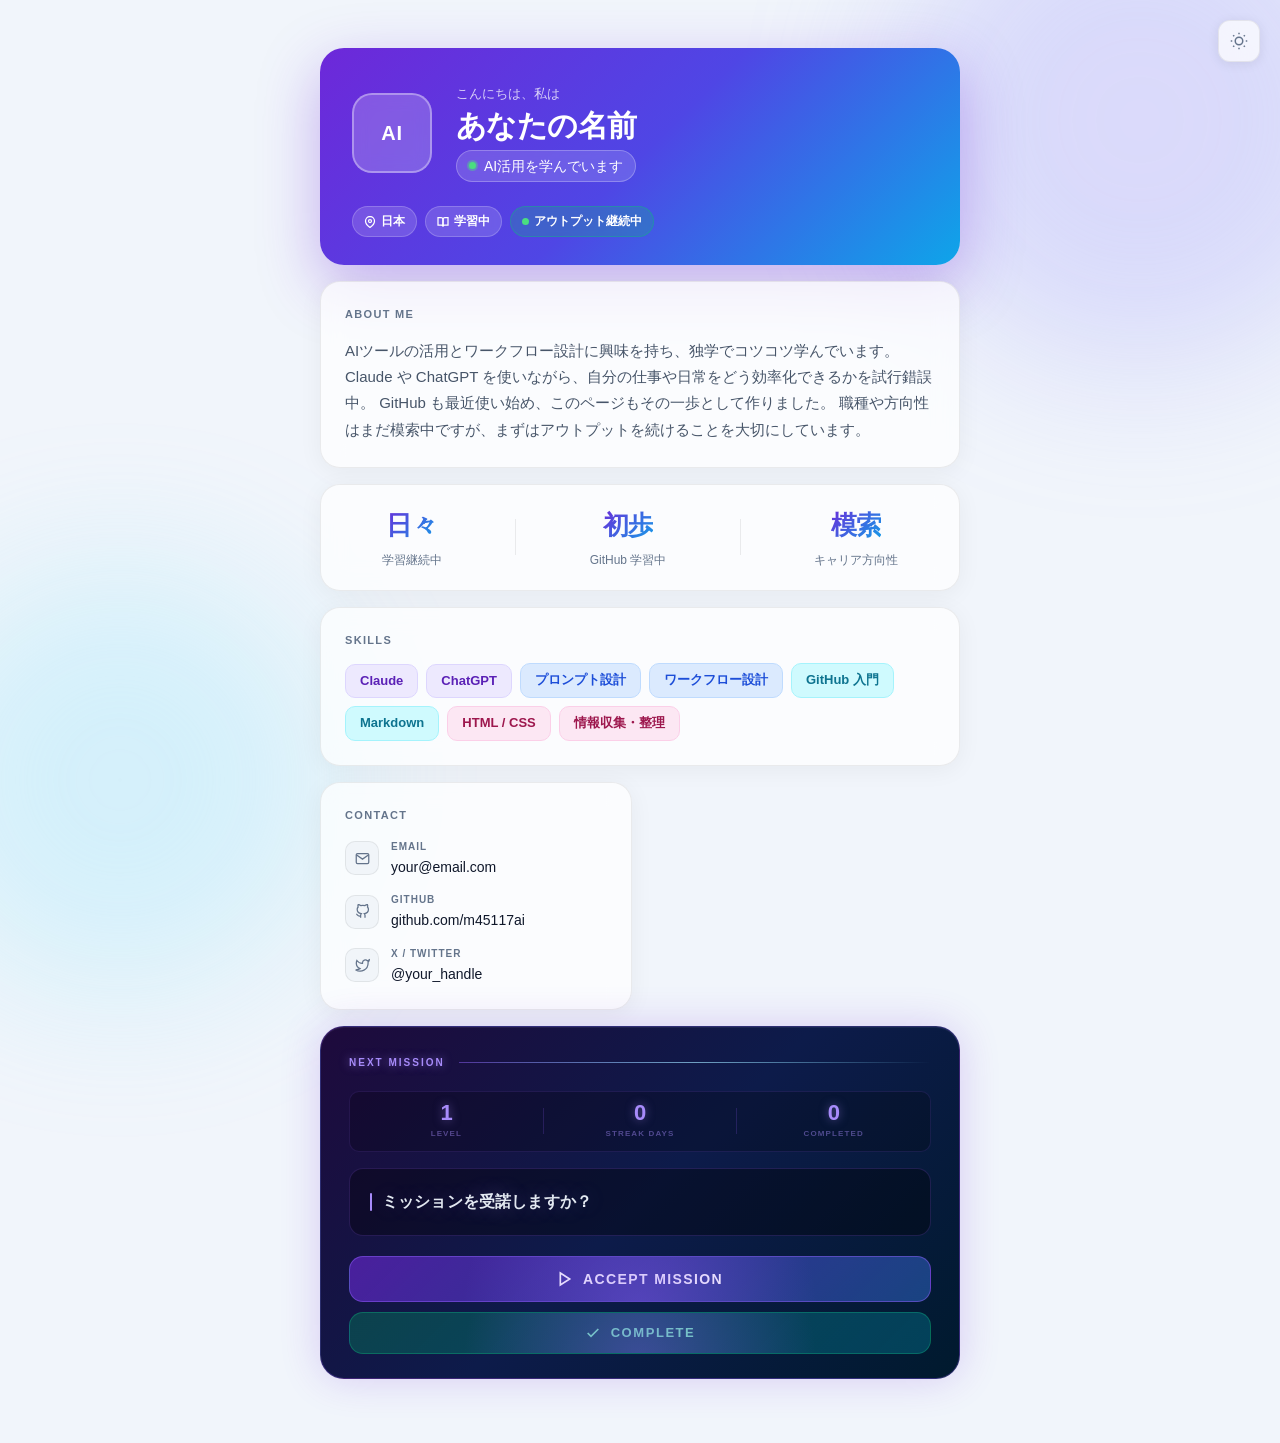
==== commit db52e59a: "Contactのリンクを修正" ====
--- a/index.html
+++ b/index.html
@@ -11,8 +11,8 @@
   <div class="bg-blur bg-blur--2"></div>
 
   <button class="theme-toggle" id="themeToggle" aria-label="ダークモード切替">
-    <svg class="icon-sun" width="18" height="18" viewBox="0 0 24 24" fill="none" stroke="currentColor" stroke-width="2"><circle cx="12" cy="12" r="5"/><line x1="12" y1="1" x2="12" y2="3"/><line x1="12" y1="21" x2="12" y2="23"/><line x1="4.22" y1="4.22" x2="5.64" y2="5.64"/><line x1="18.36" y1="18.36" x2="19.78" y2="19.78"/><line x1="1" y1="12" x2="3" y2="12"/><line x1="21" y1="12" x2="23" y2="12"/><line x1="4.22" y1="19.78" x2="5.64" y2="18.36"/><line x1="18.36" y1="5.64" x2="19.78" y2="4.22"/></svg>
-    <svg class="icon-moon" width="18" height="18" viewBox="0 0 24 24" fill="none" stroke="currentColor" stroke-width="2"><path d="M21 12.79A9 9 0 1111.21 3 7 7 0 0021 12.79z"/></svg>
+    <svg class="icon-sun" width="18" height="18" viewBox="0 0 24 24" fill="none" stroke="currentColor" stroke-width="2" aria-hidden="true"><circle cx="12" cy="12" r="5"/><line x1="12" y1="1" x2="12" y2="3"/><line x1="12" y1="21" x2="12" y2="23"/><line x1="4.22" y1="4.22" x2="5.64" y2="5.64"/><line x1="18.36" y1="18.36" x2="19.78" y2="19.78"/><line x1="1" y1="12" x2="3" y2="12"/><line x1="21" y1="12" x2="23" y2="12"/><line x1="4.22" y1="19.78" x2="5.64" y2="18.36"/><line x1="18.36" y1="5.64" x2="19.78" y2="4.22"/></svg>
+    <svg class="icon-moon" width="18" height="18" viewBox="0 0 24 24" fill="none" stroke="currentColor" stroke-width="2" aria-hidden="true"><path d="M21 12.79A9 9 0 1111.21 3 7 7 0 0021 12.79z"/></svg>
   </button>
 
   <main class="container">
@@ -34,11 +34,11 @@
       </div>
       <div class="hero__badges">
         <span class="badge">
-          <svg width="12" height="12" viewBox="0 0 24 24" fill="none" stroke="currentColor" stroke-width="2.5"><path d="M21 10c0 7-9 13-9 13s-9-6-9-13a9 9 0 0118 0z"/><circle cx="12" cy="10" r="3"/></svg>
+          <svg width="12" height="12" viewBox="0 0 24 24" fill="none" stroke="currentColor" stroke-width="2.5" aria-hidden="true"><path d="M21 10c0 7-9 13-9 13s-9-6-9-13a9 9 0 0118 0z"/><circle cx="12" cy="10" r="3"/></svg>
           日本
         </span>
         <span class="badge">
-          <svg width="12" height="12" viewBox="0 0 24 24" fill="none" stroke="currentColor" stroke-width="2.5"><path d="M2 3h6a4 4 0 0 1 4 4v14a3 3 0 0 0-3-3H2z"/><path d="M22 3h-6a4 4 0 0 0-4 4v14a3 3 0 0 1 3-3h7z"/></svg>
+          <svg width="12" height="12" viewBox="0 0 24 24" fill="none" stroke="currentColor" stroke-width="2.5" aria-hidden="true"><path d="M2 3h6a4 4 0 0 1 4 4v14a3 3 0 0 0-3-3H2z"/><path d="M22 3h-6a4 4 0 0 0-4 4v14a3 3 0 0 1 3-3h7z"/></svg>
           学習中
         </span>
         <span class="badge badge--green">
@@ -101,29 +101,29 @@
         <ul class="contact-list">
           <li class="contact-item">
             <span class="contact-icon">
-              <svg width="15" height="15" viewBox="0 0 24 24" fill="none" stroke="currentColor" stroke-width="2"><path d="M4 4h16c1.1 0 2 .9 2 2v12c0 1.1-.9 2-2 2H4c-1.1 0-2-.9-2-2V6c0-1.1.9-2 2-2z"/><polyline points="22,6 12,13 2,6"/></svg>
+              <svg width="15" height="15" viewBox="0 0 24 24" fill="none" stroke="currentColor" stroke-width="2" aria-hidden="true"><path d="M4 4h16c1.1 0 2 .9 2 2v12c0 1.1-.9 2-2 2H4c-1.1 0-2-.9-2-2V6c0-1.1.9-2 2-2z"/><polyline points="22,6 12,13 2,6"/></svg>
             </span>
             <div>
               <span class="contact-label">Email</span>
-              <span class="contact-value">your@email.com</span>
+              <a href="mailto:your@email.com" class="contact-value">your@email.com</a>
             </div>
           </li>
           <li class="contact-item">
             <span class="contact-icon">
-              <svg width="15" height="15" viewBox="0 0 24 24" fill="none" stroke="currentColor" stroke-width="2"><path d="M9 19c-5 1.5-5-2.5-7-3m14 6v-3.87a3.37 3.37 0 00-.94-2.61c3.14-.35 6.44-1.54 6.44-7A5.44 5.44 0 0020 4.77 5.07 5.07 0 0019.91 1S18.73.65 16 2.48a13.38 13.38 0 00-7 0C6.27.65 5.09 1 5.09 1A5.07 5.07 0 005 4.77a5.44 5.44 0 00-1.5 3.78c0 5.42 3.3 6.61 6.44 7A3.37 3.37 0 009 18.13V22"/></svg>
+              <svg width="15" height="15" viewBox="0 0 24 24" fill="none" stroke="currentColor" stroke-width="2" aria-hidden="true"><path d="M9 19c-5 1.5-5-2.5-7-3m14 6v-3.87a3.37 3.37 0 00-.94-2.61c3.14-.35 6.44-1.54 6.44-7A5.44 5.44 0 0020 4.77 5.07 5.07 0 0019.91 1S18.73.65 16 2.48a13.38 13.38 0 00-7 0C6.27.65 5.09 1 5.09 1A5.07 5.07 0 005 4.77a5.44 5.44 0 00-1.5 3.78c0 5.42 3.3 6.61 6.44 7A3.37 3.37 0 009 18.13V22"/></svg>
             </span>
             <div>
               <span class="contact-label">GitHub</span>
-              <span class="contact-value">github.com/your-username</span>
+              <a href="https://github.com/m45117ai" class="contact-value" target="_blank" rel="noopener noreferrer">github.com/m45117ai</a>
             </div>
           </li>
           <li class="contact-item">
             <span class="contact-icon">
-              <svg width="15" height="15" viewBox="0 0 24 24" fill="none" stroke="currentColor" stroke-width="2"><path d="M23 3a10.9 10.9 0 01-3.14 1.53 4.48 4.48 0 00-7.86 3v1A10.66 10.66 0 013 4s-4 9 5 13a11.64 11.64 0 01-7 2c9 5 20 0 20-11.5a4.5 4.5 0 00-.08-.83A7.72 7.72 0 0023 3z"/></svg>
+              <svg width="15" height="15" viewBox="0 0 24 24" fill="none" stroke="currentColor" stroke-width="2" aria-hidden="true"><path d="M23 3a10.9 10.9 0 01-3.14 1.53 4.48 4.48 0 00-7.86 3v1A10.66 10.66 0 013 4s-4 9 5 13a11.64 11.64 0 01-7 2c9 5 20 0 20-11.5a4.5 4.5 0 00-.08-.83A7.72 7.72 0 0023 3z"/></svg>
             </span>
             <div>
               <span class="contact-label">X / Twitter</span>
-              <span class="contact-value">@your_handle</span>
+              <a href="https://x.com/your_handle" class="contact-value" target="_blank" rel="noopener noreferrer">@your_handle</a>
             </div>
           </li>
         </ul>
@@ -163,12 +163,12 @@
       </div>
       <button class="mission-btn" id="missionBtn">
         <span class="mission-btn__glow"></span>
-        <svg width="16" height="16" viewBox="0 0 24 24" fill="none" stroke="currentColor" stroke-width="2.5"><polygon points="5 3 19 12 5 21 5 3"/></svg>
+        <svg width="16" height="16" viewBox="0 0 24 24" fill="none" stroke="currentColor" stroke-width="2.5" aria-hidden="true"><polygon points="5 3 19 12 5 21 5 3"/></svg>
         <span>ACCEPT MISSION</span>
       </button>
       <button class="mission-complete-btn" id="completeBtn">
         <span class="mission-btn__glow mission-complete-btn__glow"></span>
-        <svg width="16" height="16" viewBox="0 0 24 24" fill="none" stroke="currentColor" stroke-width="2.5"><polyline points="20 6 9 17 4 12"/></svg>
+        <svg width="16" height="16" viewBox="0 0 24 24" fill="none" stroke="currentColor" stroke-width="2.5" aria-hidden="true"><polyline points="20 6 9 17 4 12"/></svg>
         <span>COMPLETE</span>
       </button>
       <div class="levelup-toast" id="levelupToast">▲ LEVEL UP!</div>
--- a/style.css
+++ b/style.css
@@ -495,6 +495,7 @@
   font-size: 14px;
   font-weight: 500;
   color: var(--text);
+  text-decoration: none;
 }
 
 /* ── Responsive ── */
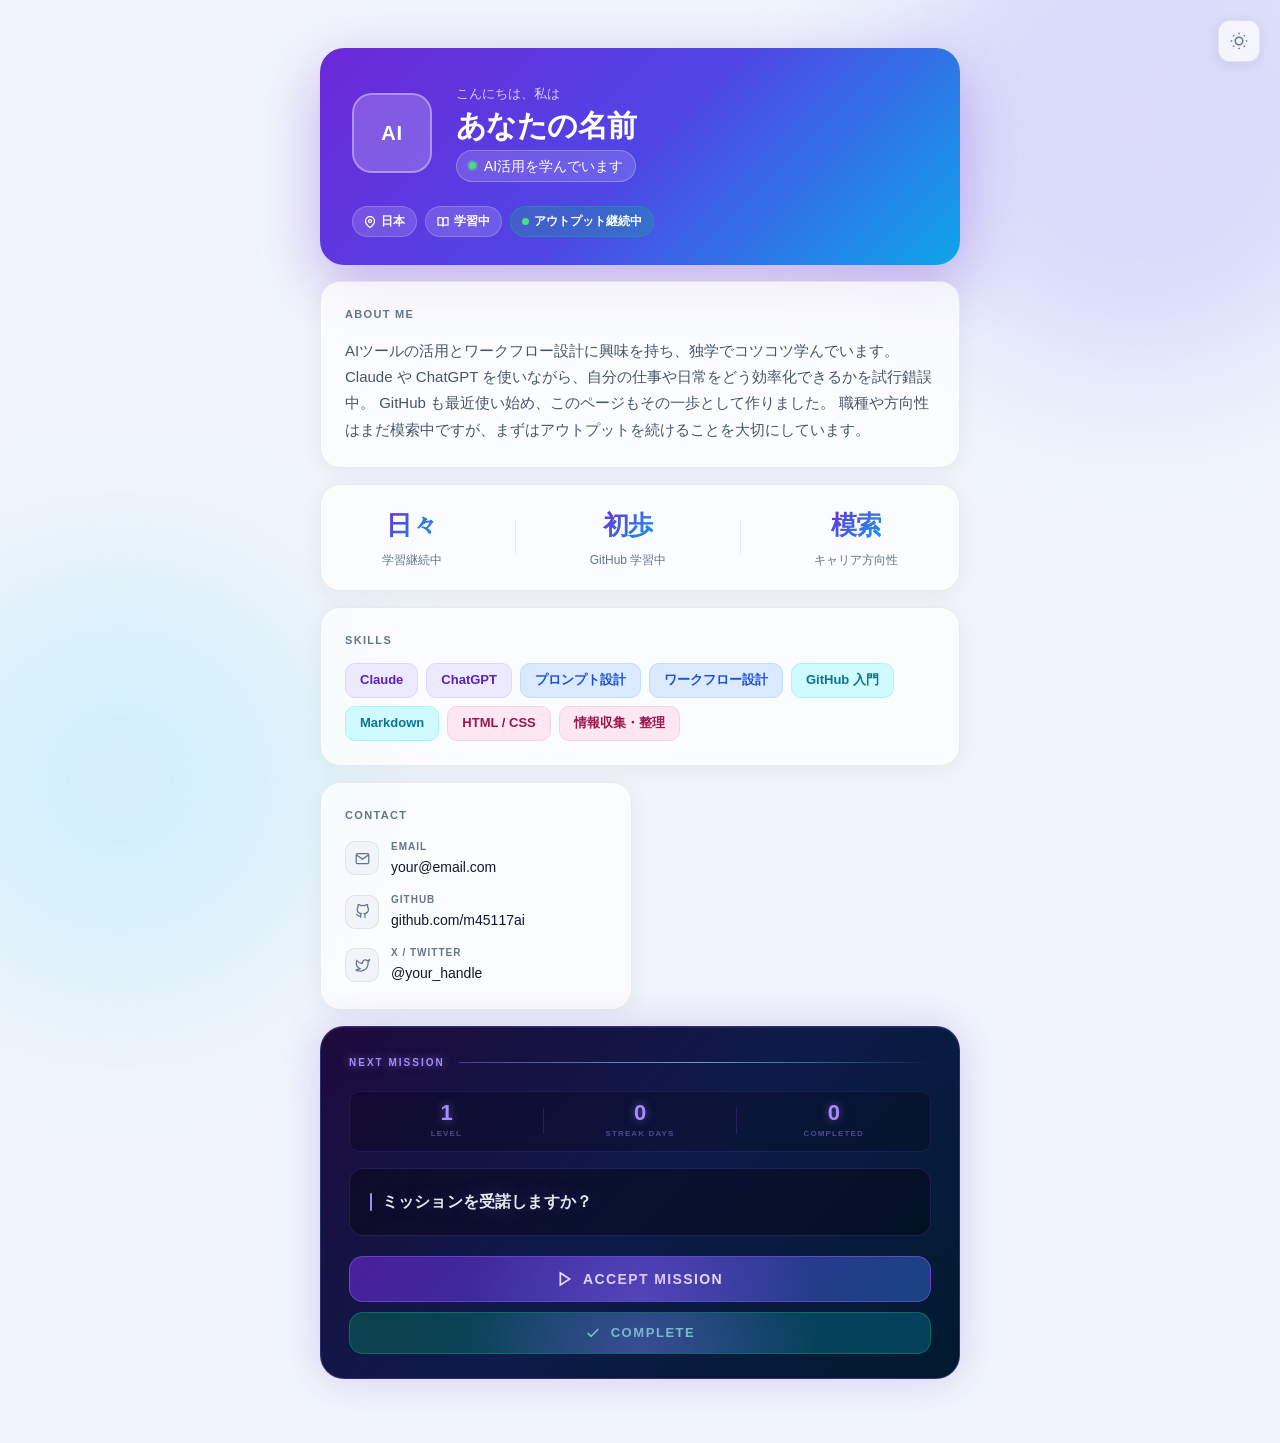
==== commit 94e9c7a3: "テーマ切替ボタンのaria-labelを動的に更新するよう修正" ====
--- a/index.html
+++ b/index.html
@@ -185,10 +185,13 @@
       root.setAttribute('data-theme', 'dark');
     }
 
+    btn.setAttribute('aria-label', root.getAttribute('data-theme') === 'dark' ? 'ライトモード切替' : 'ダークモード切替');
+
     btn.addEventListener('click', () => {
       const isDark = root.getAttribute('data-theme') === 'dark';
       root.setAttribute('data-theme', isDark ? 'light' : 'dark');
       localStorage.theme = isDark ? 'light' : 'dark';
+      btn.setAttribute('aria-label', isDark ? 'ダークモード切替' : 'ライトモード切替');
     });
 
     // ── Scroll-reveal (Intersection Observer) ──
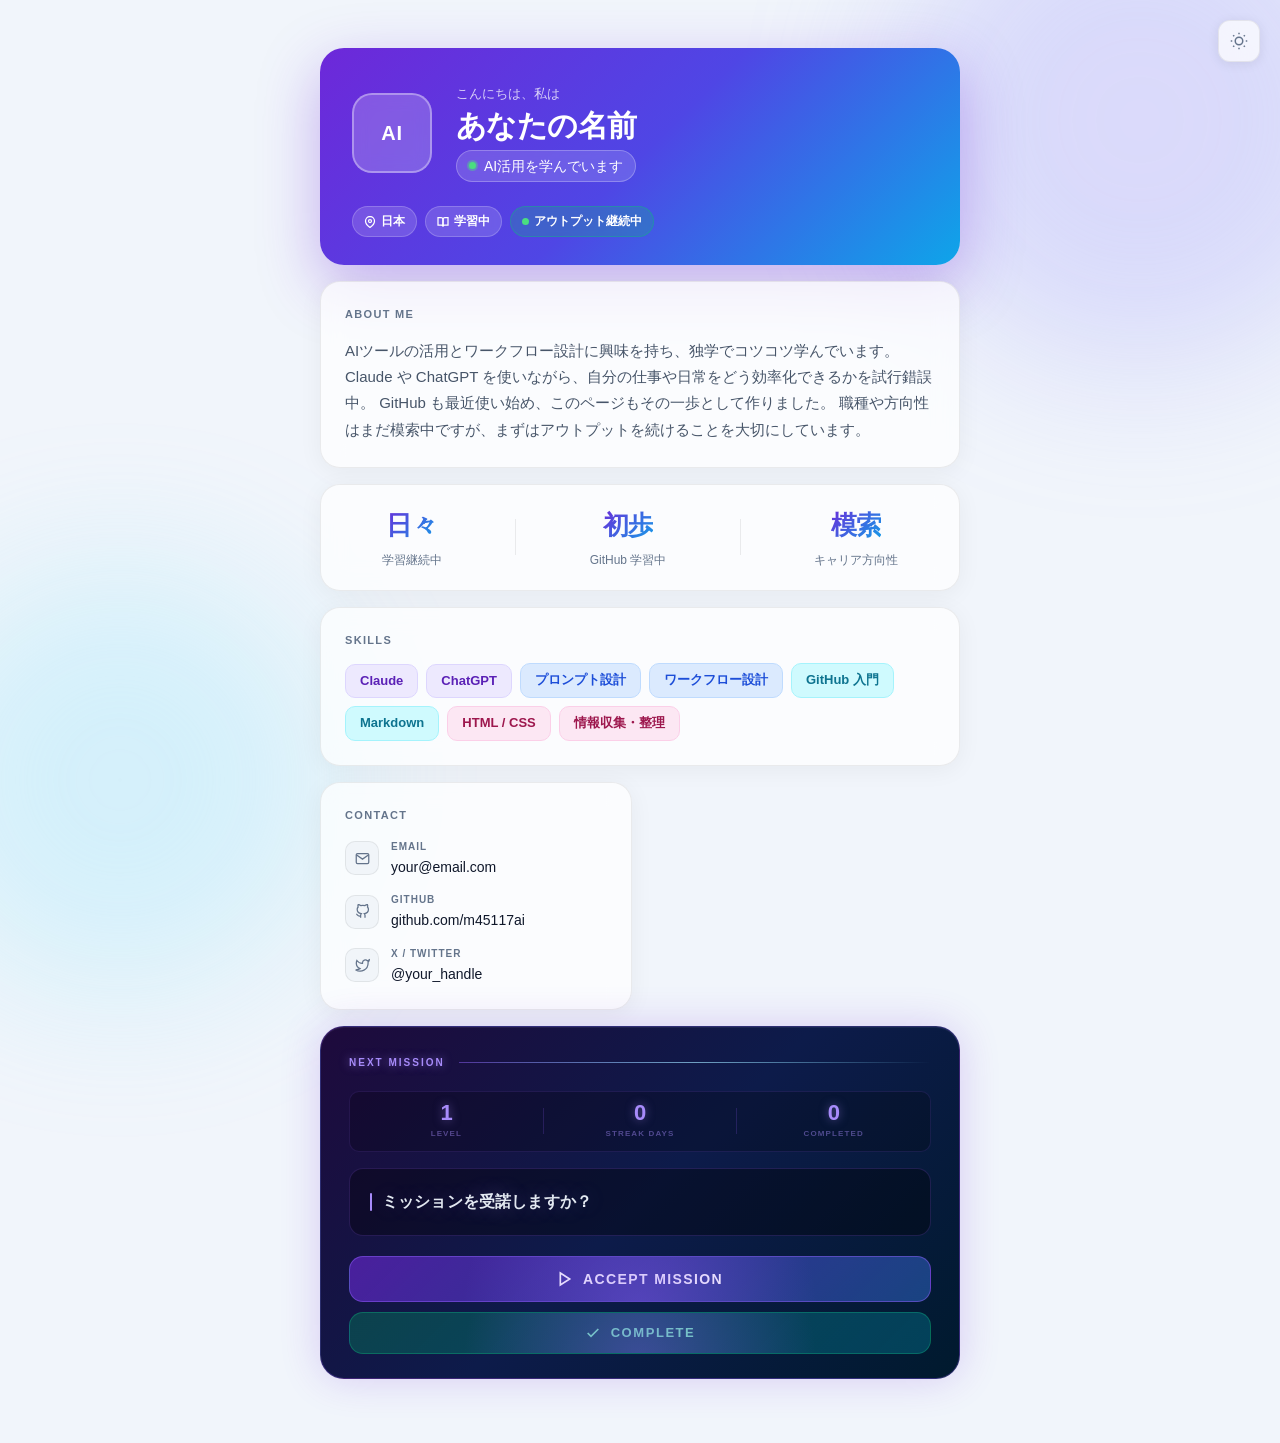
==== commit e31f34a3: "ミッション表示エリアにaria-liveを追加してスクリーンリーダー対応を改善 Co-Authored-By: Claude Sonnet 4.6 <noreply@anthropic.com>" ====
--- a/index.html
+++ b/index.html
@@ -159,7 +159,7 @@
       </div>
       <div class="mission-display" id="missionDisplay">
         <div class="mission-cursor"></div>
-        <p class="mission-text" id="missionText">ミッションを受諾しますか？</p>
+        <p class="mission-text" id="missionText" aria-live="polite">ミッションを受諾しますか？</p>
       </div>
       <button class="mission-btn" id="missionBtn">
         <span class="mission-btn__glow"></span>
--- a/style.css
+++ b/style.css
@@ -161,6 +161,11 @@
   animation: iconSpin 0.5s ease;
 }
 
+.theme-toggle:focus-visible {
+  outline: 2px solid var(--purple);
+  outline-offset: 2px;
+}
+
 /* 表示切替 */
 .icon-moon { display: none; }
 
@@ -496,6 +501,11 @@
   font-weight: 500;
   color: var(--text);
   text-decoration: none;
+  transition: color 0.2s ease;
+}
+
+.contact-value:hover {
+  color: var(--purple);
 }
 
 /* ── Responsive ── */
@@ -775,6 +785,11 @@
 
 .mission-complete-btn:active {
   transform: translateY(0) scale(0.98);
+}
+
+.mission-complete-btn:focus-visible {
+  outline: 2px solid rgba(16, 185, 129, 0.7);
+  outline-offset: 3px;
 }
 
 .mission-complete-btn--flash {
@@ -991,6 +1006,11 @@
   transform: translateY(0) scale(0.98);
 }
 
+.mission-btn:focus-visible {
+  outline: 2px solid rgba(139, 92, 246, 0.8);
+  outline-offset: 3px;
+}
+
 .mission-btn__glow {
   position: absolute;
   inset: 0;
@@ -1048,3 +1068,50 @@
     font-size: 18px;
   }
 }
+
+/* ── prefers-reduced-motion ── */
+
+@media (prefers-reduced-motion: reduce) {
+  /* 背景 blob の漂流を停止 */
+  .bg-blur--1,
+  .bg-blur--2 { animation: none; }
+
+  /* アバターの浮遊を停止 */
+  .avatar { animation: none; }
+
+  /* テーマ切替ボタン：アイコン回転を停止 */
+  .theme-toggle:hover svg { animation: none; }
+
+  /* グリーンドットのパルスを停止 */
+  .pulse { animation: none; }
+
+  /* スクロールリビール：トランジションを短縮し transform を除去 */
+  .reveal {
+    transform: none;
+    transition: opacity 0.2s ease;
+  }
+  .reveal.is-visible { transform: none; }
+
+  /* カードのホバー浮き上がりを停止 */
+  .card:hover { transform: none; }
+
+  /* コンタクト行のスライドを停止 */
+  .contact-item:hover { transform: none; }
+
+  /* スキルタグのポップを停止 */
+  .skill:hover { animation: none; }
+
+  /* MISSION ボタンのパルスを停止 */
+  .mission-btn { animation: none; }
+
+  /* カーソルの点滅を停止 */
+  .mission-cursor { animation: none; opacity: 1; }
+
+  /* スキャンラインのスライドを停止 */
+  .mission-scanline::after { animation: none; }
+
+  /* RARE MISSION のグロー・シマー・ラベルパルスを停止 */
+  .mission-section--rare { animation: none; }
+  .mission-section--rare .mission-display::after { animation: none; }
+  .mission-label--rare { animation: none; }
+}
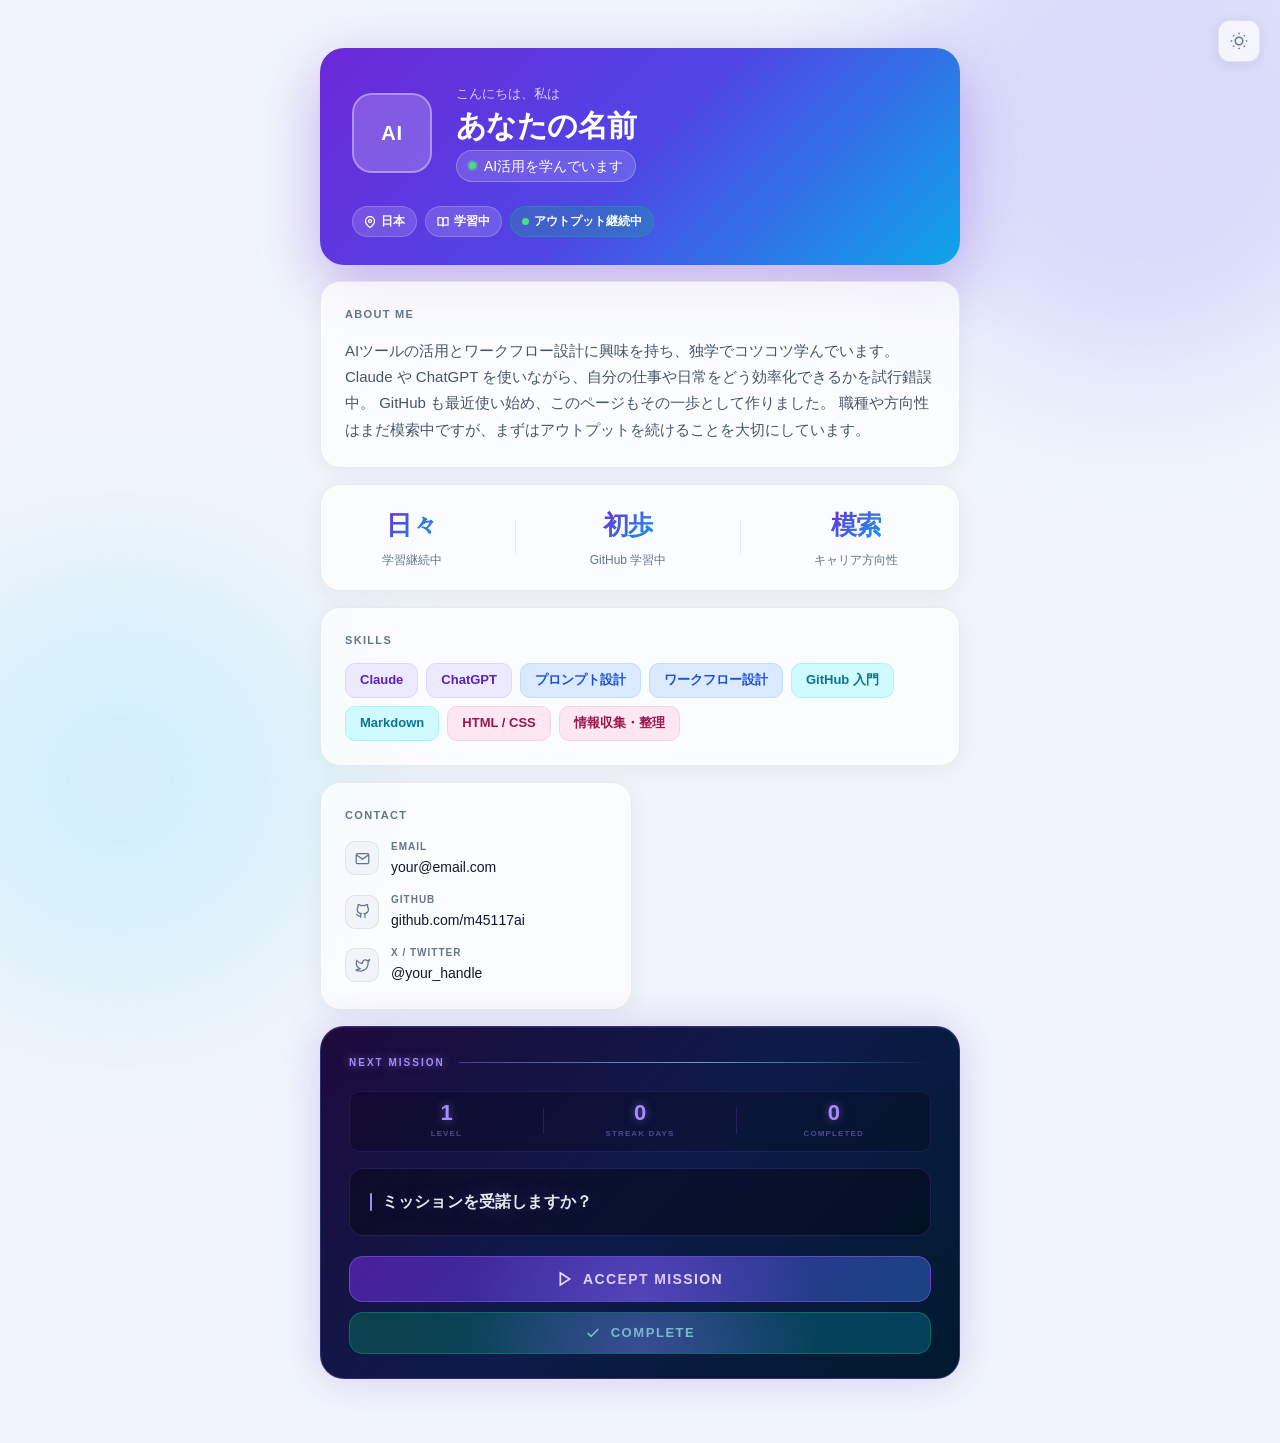
==== commit 25f0d37f: "meta descriptionを追加してページの説明文を設定 Co-Authored-By: Claude Sonnet 4.6 <noreply@anthropic.com>" ====
--- a/index.html
+++ b/index.html
@@ -3,6 +3,7 @@
 <head>
   <meta charset="UTF-8">
   <meta name="viewport" content="width=device-width, initial-scale=1.0">
+  <meta name="description" content="AIツールの活用とワークフロー設計を独学で学んでいます。Claude・ChatGPT・GitHubを使いながらアウトプットを続けています。">
   <title>自己紹介 — AI学習中</title>
   <link rel="stylesheet" href="style.css">
 </head>
@@ -52,7 +53,7 @@
     <div class="grid">
 
       <!-- About -->
-      <section class="card card--about reveal" style="--delay: 100ms">
+      <section class="card card--about reveal" style="--delay: 100ms" aria-label="About Me">
         <div class="card__label">About Me</div>
         <p>
           AIツールの活用とワークフロー設計に興味を持ち、独学でコツコツ学んでいます。
@@ -63,7 +64,7 @@
       </section>
 
       <!-- Stats -->
-      <section class="card card--stats reveal" style="--delay: 200ms">
+      <section class="card card--stats reveal" style="--delay: 200ms" aria-label="学習ステータス">
         <div class="stat">
           <span class="stat__num">日々</span>
           <span class="stat__label">学習継続中</span>
@@ -81,7 +82,7 @@
       </section>
 
       <!-- Skills -->
-      <section class="card card--skills reveal" style="--delay: 300ms">
+      <section class="card card--skills reveal" style="--delay: 300ms" aria-label="Skills">
         <div class="card__label">Skills</div>
         <div class="skills">
           <span class="skill skill--purple">Claude</span>
@@ -96,7 +97,7 @@
       </section>
 
       <!-- Contact -->
-      <section class="card card--contact reveal" style="--delay: 400ms">
+      <section class="card card--contact reveal" style="--delay: 400ms" aria-label="Contact">
         <div class="card__label">Contact</div>
         <ul class="contact-list">
           <li class="contact-item">
@@ -132,7 +133,7 @@
     </div>
 
     <!-- NEXT MISSION -->
-    <section class="mission-section reveal" style="--delay: 500ms">
+    <section class="mission-section reveal" style="--delay: 500ms" aria-label="Next Mission">
       <div class="mission-flash-overlay" id="missionFlashOverlay"></div>
       <div class="mission-flash-overlay mission-complete-flash-overlay" id="completeFlashOverlay"></div>
       <div class="mission-header">
--- a/style.css
+++ b/style.css
@@ -506,6 +506,12 @@
 
 .contact-value:hover {
   color: var(--purple);
+}
+
+.contact-value:focus-visible {
+  outline: 2px solid var(--purple);
+  outline-offset: 2px;
+  border-radius: 3px;
 }
 
 /* ── Responsive ── */
